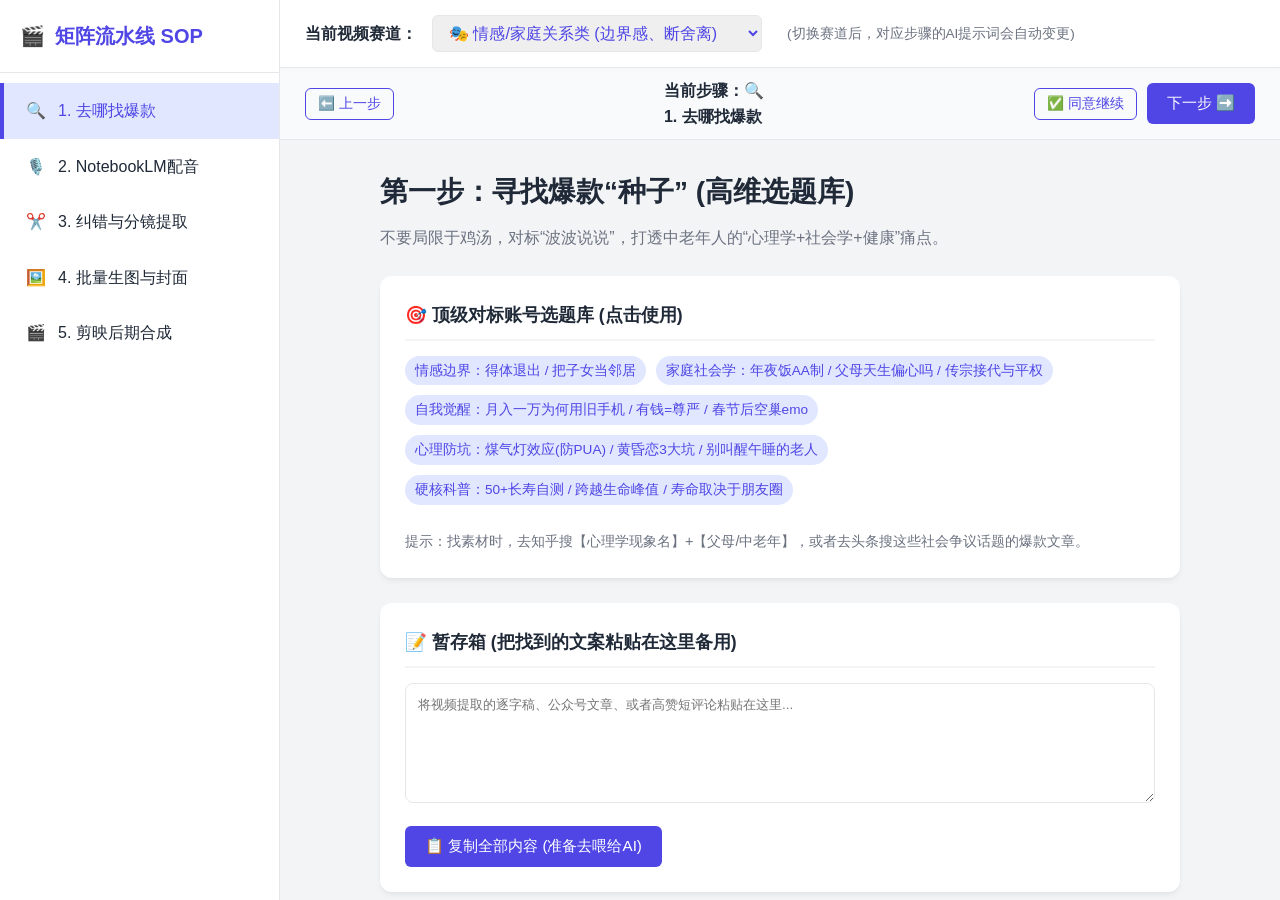
==== index.html @ 02487be1 "feat: add one-click storyboard split with copyable table and cache" ====
<!DOCTYPE html>
<html lang="zh-CN">

<head>
    <meta charset="UTF-8">
    <meta name="viewport" content="width=device-width, initial-scale=1.0">
    <title>AI播客视频流水线 - 矩阵号工作台</title>
    <link rel="stylesheet" href="style.css">
</head>

<body>

    <!-- Sidebar Navigation -->
    <div class="sidebar">
        <div class="logo">
            <span>🎬</span> 矩阵流水线 SOP
        </div>
        <ul class="nav-list">
            <li class="nav-item active" data-target="step1"><span class="nav-icon">🔍</span> 1. 去哪找爆款</li>
            <li class="nav-item" data-target="step2"><span class="nav-icon">🎙️</span> 2. NotebookLM配音</li>
            <li class="nav-item" data-target="step3"><span class="nav-icon">✂️</span> 3. 纠错与分镜提取</li>
            <li class="nav-item" data-target="step4"><span class="nav-icon">🖼️</span> 4. 批量生图与封面</li>
            <li class="nav-item" data-target="step5"><span class="nav-icon">🎬</span> 5. 剪映后期合成</li>
        </ul>
    </div>

    <!-- Main Content -->
    <div class="main-content" style="padding: 0;">

        <!-- Global Category Selector -->
        <div class="category-selector">
            <label>当前视频赛道：</label>
            <select id="globalCategory" onchange="updatePrompts()">
                <option value="emotion">🎭 情感/家庭关系类 (边界感、断舍离)</option>
                <option value="health">🩺 健康/科普避坑类 (长寿误区、防骗)</option>
                <option value="commerce">🛒 商业/带货好物类 (养生粉、苹果醋等)</option>
            </select>
            <span
                style="font-size: 0.85rem; color: var(--text-muted); margin-left: 10px;">(切换赛道后，对应步骤的AI提示词会自动变更)</span>
        </div>

        <div class="flow-bar">
            <button class="outline" id="prevStepBtn">⬅️ 上一步</button>
            <span id="currentStepLabel">当前步骤：第1步</span>
            <div class="flow-actions">
                <button class="outline" id="approveBtn">✅ 同意继续</button>
                <button id="nextStepBtn">下一步 ➡️</button>
            </div>
        </div>

        <div style="padding: 30px 40px; height: calc(100vh - 121px); overflow-y: auto;">

            <!-- Step 1: 选品 -->
            <div id="step1" class="step-panel active">
                <h2>第一步：寻找爆款“种子” (高维选题库)</h2>
                <p class="subtitle">不要局限于鸡汤，对标“波波说说”，打透中老年人的“心理学+社会学+健康”痛点。</p>

                <div class="card">
                    <h3>🎯 顶级对标账号选题库 (点击使用)</h3>
                    <div>
                        <span class="tag">情感边界：得体退出 / 把子女当邻居</span>
                        <span class="tag">家庭社会学：年夜饭AA制 / 父母天生偏心吗 / 传宗接代与平权</span>
                        <span class="tag">自我觉醒：月入一万为何用旧手机 / 有钱=尊严 / 春节后空巢emo</span>
                        <span class="tag">心理防坑：煤气灯效应(防PUA) / 黄昏恋3大坑 / 别叫醒午睡的老人</span>
                        <span class="tag">硬核科普：50+长寿自测 / 跨越生命峰值 / 寿命取决于朋友圈</span>
                    </div>
                    <p style="margin-top: 15px; font-size: 0.9rem; color: var(--text-muted);">
                        提示：找素材时，去知乎搜【心理学现象名】+【父母/中老年】，或者去头条搜这些社会争议话题的爆款文章。</p>
                </div>

                <div class="card">
                    <h3>📝 暂存箱 (把找到的文案粘贴在这里备用)</h3>
                    <textarea id="rawText" placeholder="将视频提取的逐字稿、公众号文章、或者高赞短评论粘贴在这里..."></textarea>
                    <button onclick="copyContent('rawText')">📋 复制全部内容 (准备去喂给AI)</button>
                </div>
            </div>

            <!-- Step 2: 语音生成 -->
            <div id="step2" class="step-panel">
                <h2>第二步：NotebookLM 专属“驯服”攻略</h2>
                <p class="subtitle">把你找到的爆款文案喂给 NotebookLM，用强力指令逼它生成符合当前赛道的播客。</p>

                <div class="card">
                    <h3 style="display: flex; align-items: center; justify-content: space-between;">
                        <span>🛠️ 正确喂给 NotebookLM 的方法</span>
                        <a href="https://notebooklm.google.com/" target="_blank" rel="noopener noreferrer"
                            style="font-size: 0.9rem; background: var(--primary); color: white; padding: 5px 12px; border-radius: 6px; text-decoration: none;">🚀
                            前往 NotebookLM</a>
                    </h3>
                    <ul class="checklist">
                        <li><input type="checkbox" id="chk2-1"><label for="chk2-1"><b>上传来源：</b>把你找到的“爆款文案/逐字稿”，存为 TXT
                                文本，上传到 NotebookLM。</label></li>
                        <li><input type="checkbox" id="chk2-2"><label
                                for="chk2-2"><b>打开设置：</b>点击“生成音频概览”旁边的【自定义】按钮，准备输入下方的控场指令。</label></li>
                    </ul>
                </div>

                <div class="card">
                    <h3>🤖 NotebookLM 强力控场咒语 (<span id="nblm-title" style="color:var(--primary);">情感类</span>)</h3>
                    <p style="font-size: 0.9rem; margin-bottom: 10px; color: var(--text-muted);">这段话专治 NotebookLM
                        爱加戏的毛病，全选复制粘贴进去：</p>
                    <div class="prompt-box" id="p-nlprompt">你们是一档专门针对中国50岁以上中老年女性的情感电台主持人（一男一女）。

                        【必须遵守的核心铁律】：
                        1. 绝对禁止说“今天我们拿到一份素材”、“根据这份对话记录”等学术性词汇。不要把这当成研讨会！
                        2. 绝对禁止说“欢迎大家”、“很高兴您能抽出时间”等废话开场白。
                        3. 请直接进入状态！一开场就用极度接地气、拉家常的语气抛出话题。比如：“这几天啊，有很多老姐妹都在群里抱怨……”或者“人过了五十岁啊，真的是不能心太软”。
                        4. 对话内容必须完全沉浸在“婆媳矛盾”、“晚年退出儿女生活”、“别给儿女兜底”等真实生活场景中。
                        5. 【最重要！】音频时长必须控制在 3到5分钟 之间，语言要干练扎心，直切痛点。</div>
                    <button class="outline" onclick="copyText('p-nlprompt')">📋 复制【NotebookLM 控场指令】</button>
                </div>

                <div class="card" style="border-left: 4px solid #f59e0b;">
                    <h3>⚠️ 关键过渡步骤：提取最终逐字稿</h3>
                    <p style="font-size: 0.9rem; color: var(--text-muted);">NotebookLM 生成的音频有很多自由发挥的词。你必须把下载好的 MP3
                        拖进桌面的<b>“音视频转文字工具.html”</b>，将音频转换并复制成纯文本。<b>拿着这个纯最终版的文字，再进入下一步！</b></p>
                </div>
            </div>

            <!-- Step 3: 提取分镜与提示词 -->
            <div id="step3" class="step-panel">
                <h2>第三步：AI 智能纠错 & 提取生图分镜</h2>
                <p class="subtitle">语音识别难免有错别字，请先让大模型帮你“清洗”一遍文字，然后再切片出图。</p>

                <div class="card" style="border-left: 4px solid #10b981; background: #f0fdf4;">
                    <h3 style="border-bottom-color: #d1fae5;">✨ 3.1 一键纠正错别字 (必做)</h3>
                    <p style="font-size: 0.9rem; margin-bottom: 10px; color: var(--text-muted);">
                        粘贴"音视频转文字工具"导出的原始文本，点击按钮即可一键纠错。未配 API 时自动切换手工模式。</p>

                    <textarea id="fixInput" placeholder="在此粘贴从&quot;音视频转文字工具&quot;里复制的原始逐字稿文本…"></textarea>

                    <div style="display: flex; gap: 10px; align-items: center; margin-bottom: 15px;">
                        <button id="fixBtn" onclick="runTranscriptCleanup()">🚀 一键纠错</button>
                        <span id="fixStatus" class="fix-status"></span>
                    </div>

                    <!-- Result Area -->
                    <div id="fixResultWrap" class="fix-result-wrap" style="display:none;">
                        <h4 style="margin-bottom: 8px; color: #065f46;">✅ 纠错结果</h4>
                        <div class="prompt-box" id="fixResult"
                            style="background: #064e3b; border-color: #10b981; max-height: 300px; overflow-y: auto;">
                        </div>
                        <button class="outline" onclick="copyText('fixResult')"
                            style="border-color: #10b981; color: #065f46;">📋 复制纠错结果</button>
                    </div>

                    <!-- Manual Fallback -->
                    <details class="manual-fallback" id="fixManualDetails">
                        <summary>📝 手工模式：复制 Prompt 自行发给大模型</summary>
                        <div class="prompt-box" id="p-fix" style="margin-top: 10px;">
                            这是一段AI播客音频自动识别出来的逐字稿。由于发音问题，里面包含一些同音错别字、标点错误或语病。
                            请你帮我通读一遍，修正所有的错别字并理顺标点。

                            【绝对铁律】：必须100%保留所有的口语化语气词（如"啊"、"呢"、"对"、"没错"、"哇"、"哎呀"）和原本的对话节奏，绝对不能把它改写成书面死板的文章！

                            请直接输出修正后的完整纯文本：
                            [请在此粘贴你从"音视频转文字工具"里复制的原始文本]</div>
                        <button class="outline" onclick="copyText('p-fix')">📋 复制【AI智能纠错】Prompt</button>
                    </details>
                </div>

                <div class="card">
                    <h3>📸 3.2 一键生成分镜表 (<span id="img-title">情感类</span>)</h3>
                    <p style="font-size: 0.9rem; margin-bottom: 10px; color: var(--text-muted);">
                        自动使用上方纠错结果作为输入（若为空则回退到原始文本）。点击按钮即可生成 10-15 段分镜表。
                    </p>

                    <div style="display: flex; gap: 10px; align-items: center; margin-bottom: 15px;">
                        <button id="sbBtn" onclick="runStoryboardSplit()">🎬 一键分镜</button>
                        <span id="sbStatus" class="fix-status"></span>
                    </div>

                    <!-- Storyboard Result Table -->
                    <div id="sbResultWrap" class="fix-result-wrap" style="display:none;">
                        <h4 style="margin-bottom: 8px; color: var(--primary);">📋 分镜表结果</h4>
                        <div class="sb-table-wrap">
                            <table class="sb-table" id="sbTable">
                                <thead>
                                    <tr>
                                        <th>分段序号</th>
                                        <th>文案内容段落</th>
                                        <th>AI生图提示词</th>
                                    </tr>
                                </thead>
                                <tbody id="sbTableBody"></tbody>
                            </table>
                        </div>
                        <div style="display: flex; gap: 10px; margin-top: 12px;">
                            <button class="outline" onclick="copySbMarkdown()">📋 复制 Markdown 表格</button>
                            <button class="outline" onclick="copySbPlain()">📄 复制纯文本</button>
                        </div>
                    </div>

                    <!-- Manual Fallback -->
                    <details class="manual-fallback" id="sbManualDetails">
                        <summary>📝 手工模式：复制分镜 Prompt 自行发给大模型</summary>
                        <p style="font-size: 0.9rem; margin: 10px 0 8px; color: var(--text-muted);">
                            带着清洗好的纯文本，前往
                            <a href="https://www.perplexity.ai/" target="_blank" rel="noopener noreferrer"
                                style="color:var(--primary); font-weight:bold;">Perplexity</a>
                            提交以下 Prompt：
                        </p>
                        <div class="prompt-box" id="p-img">我准备制作一条中老年【情感爆款视频】。以下是我刚才转换出来的【最终版播客逐字稿】：
                            [请在此粘贴刚刚 AI 纠错完成的纯文本]

                            请你帮我把这段文案，按照语意转折，切分成 10-15 个画面分段（每个分段大概两三句话，15秒左右）。
                            并为每个分段写出用于豆包 AI 绘画的高质量中文提示词（Prompt）。

                            【生图要求】：
                            1. 风格：电影级光影 (Cinematic lighting), 逼真写实 (photorealistic), 温暖怀旧色调。
                            2. 主体：大量使用50-60岁的中国中老年女性或夫妻的正面特写。展现他们面部的微表情，如眉头紧锁、若有所思、释怀微笑等。 辅以少量家庭冲突场景（如厨房、餐桌）或隐喻性画面。
                            3. 情感色彩：从前期的"焦虑/委屈/隐忍"过渡到后期的"通透/释然/松弛感"。
                            4. 禁忌：不要卡通或插画，绝对不要在画面中生成任何文字、汉字、字母、海报标题或水印！必须是纯净的摄影画面！人物必须是纯正的中国面孔。生成4:3横版比例。

                            请以表格形式输出：
                            | 分段序号 | 文案内容段落 | AI生图提示词(中文，包含画面构思与修饰词) |</div>
                        <button class="outline" onclick="copyText('p-img')">📋 复制【提取生图分镜】Prompt</button>
                    </details>
                </div>
            </div>

            <!-- Step 4: 批量生图 -->
            <div id="step4" class="step-panel">
                <h2>第四步：批量生成情绪图片 & 高点击封面</h2>
                <p class="subtitle">分镜负责视频的留存率，而封面负责点击率（CTR）。封面必须单独制作，追求“一眼入魂”。</p>

                <div class="card" style="background: #fffbeb; border-color: #fde68a;">
                    <h3
                        style="border-bottom-color: #fde68a; display: flex; align-items: center; justify-content: space-between;">
                        <span>🔥 4.1 获取高点击率封面图 Prompt (<span id="cover-title">情感类</span>)</span>
                    </h3>

                    <div class="tool-toggle">
                        <button class="active" onclick="switchCoverTool('doubao')" id="btn-doubao">豆包(纯净底图版)</button>
                        <button onclick="switchCoverTool('nanobanana')" id="btn-nanobanana">NanoBanana(场景融合字版)</button>
                    </div>

                    <p style="font-size: 0.9rem; margin-bottom: 10px; color: var(--text-muted);" id="cover-desc">
                        豆包生图最稳妥。生成4:3纯净底图，绝对禁止文字，最后在剪映里居中放置并打上大字报标题。</p>

                    <div class="prompt-box" id="p-cover" style="background: #1f2937; border-color: #f59e0b;">
                        我正在制作一条中老年【情感/家庭关系】主题的爆款短视频。这是我的视频核心内容：
                        [在此粘贴你的视频核心主题、扎心金句或第一段文案]

                        请你帮我构思一个极具视觉冲击力的视频封面画面，并写出一段用于豆包AI绘画的【高质量中文提示词】。
                        要求：
                        1. 画面中心是50多岁的中国阿姨特写，表情极具张力（必须与文案情绪高度共鸣，如流泪、或者释然的微笑）。
                        2. 背景深色冷色调，人物暖光，形成强烈明暗对比。
                        3. 必须包含强制指令：绝对不要生成任何文字、字母、海报标题或水印！必须是纯净的摄影画面。不要卡通。生成4:3横版比例（后期会在剪映里将其居中放置在9:16的黑底画布上）。

                        请直接输出你可以发给豆包的中文提示词：</div>
                    <button class="outline" onclick="copyText('p-cover')"
                        style="border-color: #f59e0b; color: #d97706;">📋 复制【提炼封面提示词】Prompt</button>
                </div>

                <div class="card" style="border-left: 4px solid var(--primary);">
                    <h3 style="display: flex; align-items: center; justify-content: space-between;">
                        <span>🎨 4.2 拿到提示词后，前往生图</span>
                        <a href="https://www.doubao.com/" target="_blank" rel="noopener noreferrer"
                            style="font-size: 0.9rem; background: var(--primary); color: white; padding: 5px 12px; border-radius: 6px; text-decoration: none;">🚀
                            打开豆包 AI 绘画</a>
                    </h3>
                    <p style="font-size: 0.9rem; color: var(--text-muted);">
                        把刚才大模型为你写好的专属封面提示词发给豆包或NanoBanana。然后再根据第三步的表格批量生成普通分镜图。分镜图记得带上下面的后缀以彻底杜绝乱码文字：</p>
                </div>

                <div class="card">
                    <h3>✨ 万能分镜画质增强后缀 (<span id="suffix-title">电影感光影</span>)</h3>
                    <div class="prompt-box" id="prompt2">
                        无文字，无字母，无水印，无海报标题，纯净画面。电影级光影，柔和阴影，超高细节，写实摄影，8k分辨率，35mm镜头，获奖摄影作品，充满情绪的色彩分级，4:3横版比例</div>
                    <button class="outline" onclick="copyText('prompt2')">📋 复制分镜画质后缀</button>
                </div>

                <div class="card">
                    <h3>🛠️ 生图工作流核对</h3>
                    <ul class="checklist">
                        <li><input type="checkbox" id="chk4-1"><label for="chk4-1"><b>工具选择：</b>分镜图强烈推荐使用 <b>豆包 AI 绘画</b>
                                保证画面纯净。封面图根据你选的模式使用对应工具。</label></li>
                        <li><input type="checkbox" id="chk4-2"><label
                                for="chk4-2"><b>比例设置：</b>直接要求“生成4:3横版比例”或“生成4:3比例的图片”。</label></li>
                        <li><input type="checkbox" id="chk4-3"><label for="chk4-3"><b>保存命名：</b>将封面图命名为
                                <code>cover.jpg</code>，其他图按顺序保存为 <code>01.jpg, 02.jpg ...</code></label></li>
                    </ul>
                </div>
            </div>

            <!-- Step 5: 剪映后期 -->
            <div id="step5" class="step-panel">
                <h2>第五步：剪映排版与导出 (核心工艺)</h2>
                <p class="subtitle">把音频和图片组装成高完播率的“伪动态”视频，并加上具有悬念的大字报标题。</p>

                <div class="card" style="border-left: 4px solid #ef4444; background: #fef2f2;">
                    <h3 style="border-bottom-color: #fecaca; color: #b91c1c;">🔥 5.1 获取高点击大字报标题 (必做)</h3>
                    <p style="font-size: 0.9rem; margin-bottom: 10px; color: #7f1d1d;">
                        好的标题能让点击率翻倍。把纯文本逐字稿和下面的指令发给大模型，让它帮你起标题：</p>
                    <div class="prompt-box" id="p-title" style="background: #1f2937; border-color: #ef4444;">
                        你现在是一个顶级短视频爆款文案操盘手。我有一篇针对中老年【情感/家庭关系】赛道的短视频逐字稿。
                        [在此粘贴你的纯文本逐字稿]

                        请帮我提炼出5个用于视频画面顶部的“大字报标题”。
                        【排版格式要求】：必须是上下两行的双标题结构！
                        1. 第一行（主标题）：5-8个字，必须极度吸睛、制造悬念或情绪冲突（在剪映里我会把它标成黄色）。例如：“倒在玄关的父亲”、“除夕夜的冷暴力”。
                        2. 第二行（副标题）：8-15个字，用于解释核心冲突、给出价值判断或提出直击灵魂的反问（在剪映里我会把它标成白色）。例如：“隐瞒病情，是爱还是自私？”、“血缘，是唯一的羁绊吗？”

                        请直接输出5组选项，格式如下：
                        选项一：
                        主标题：[黄字] XXXX
                        副标题：[白字] XXXXXX</div>
                    <button class="outline" onclick="copyText('p-title')"
                        style="border-color: #ef4444; color: #b91c1c;">📋 复制【大字报标题】Prompt</button>
                </div>

                <div class="card">
                    <h3>📐 工程设置标准参数 (照做即可)</h3>
                    <ul class="checklist">
                        <li><input type="checkbox" id="chk5-1"><label for="chk5-1"><b>画布比例：</b>新建草稿，比例设为 <b>9:16</b>
                                (竖屏)，背景颜色设为 <b>纯黑色</b>。</label></li>
                        <li><input type="checkbox" id="chk5-2"><label
                                for="chk5-2"><b>顶层排版：</b>无论你用哪种方式生图，都要把大模型给你的主标题（换成显眼的亮黄色）和副标题（纯白色），用粗黑体固定在9:16黑底画布的【最上方】（即图片上方的黑色空白处）。</label>
                        </li>
                        <li><input type="checkbox" id="chk5-3"><label for="chk5-3"><b>拖入素材：</b>先放音频，使用“识别字幕”。然后把封面图和 15
                                张分镜图片拖入主视频轨道。<b>注意：图片是4:3比例，请将其【垂直居中】放置在9:16的画布中间，让画面上下自然留出黑色背景。</b></label></li>
                        <li><input type="checkbox" id="chk5-4"><label
                                for="chk5-4"><b>对齐卡点：</b>对照大模型给的表格，拖拽每张图片的长度，使其与音频说话的内容节点对齐（约10-15秒切一张）。</label></li>
                    </ul>
                </div>

                <div class="card">
                    <h3>🪄 让图片“活”起来的魔法设置</h3>
                    <ul class="checklist">
                        <li><input type="checkbox" id="chk5-5"><label for="chk5-5"><b>缓慢推近 (关键帧)：</b>选中图片，在开头打一个缩放关键帧设为
                                <b>100%</b>，在结尾打一个缩放关键帧设为 <b>105%</b>。</label></li>
                        <li><input type="checkbox" id="chk5-6"><label for="chk5-6"><b>转场效果：</b>全选所有图片，添加转场 -> 基础 ->
                                <b>叠化 (0.5s - 1s)</b>。</label></li>
                        <li><input type="checkbox" id="chk5-7"><label for="chk5-7"><b>背景音乐：</b>加一首治愈系纯音乐，音量调低至
                                <b>10%</b> 左右，切勿盖过人声。</label></li>
                    </ul>
                </div>

                <div class="card">
                    <h3>✍️ 底部固定排版 (防限流必备)</h3>
                    <p style="font-size: 0.9rem; margin-bottom: 10px;"><b>底部固定免责声明 (规避平台审查，一键复制，字号调小)：</b></p>
                    <div class="prompt-box" id="prompt3">
                        本视频内容基于公开心理学理论及科普资料整理，旨在分享生活智慧与家庭相处之道，仅供生活参考。内容不涉及任何疾病的医疗诊断与治疗。如有严重的心理困扰或家庭纠纷，请线下咨询专业心理咨询师或医生。
                    </div>
                    <button class="outline" onclick="copyText('prompt3')">📋 复制免责声明</button>
                </div>
            </div>

        </div>
    </div>

    <!-- Toast Notification -->
    <div id="toast" class="toast">复制成功！</div>

    <script src="data/prompts.js"></script>
    <script src="app.js"></script>
</body>

</html>
---- style.css ----
:root {
    --primary: #4f46e5;
    --primary-hover: #4338ca;
    --bg: #f3f4f6;
    --card-bg: #ffffff;
    --text-main: #1f2937;
    --text-muted: #6b7280;
    --border: #e5e7eb;
}

* {
    box-sizing: border-box;
    margin: 0;
    padding: 0;
}

body {
    font-family: -apple-system, BlinkMacSystemFont, "Segoe UI", Roboto, Helvetica, Arial, sans-serif;
    background-color: var(--bg);
    color: var(--text-main);
    line-height: 1.6;
    display: flex;
    height: 100vh;
    overflow: hidden;
}

/* Sidebar */
.sidebar {
    width: 280px;
    background: var(--card-bg);
    border-right: 1px solid var(--border);
    display: flex;
    flex-direction: column;
}

.logo {
    padding: 20px;
    font-size: 1.25rem;
    font-weight: bold;
    border-bottom: 1px solid var(--border);
    color: var(--primary);
    display: flex;
    align-items: center;
    gap: 10px;
}

.nav-list {
    list-style: none;
    padding: 10px 0;
    overflow-y: auto;
    flex: 1;
}

.nav-item {
    padding: 15px 20px;
    cursor: pointer;
    border-left: 4px solid transparent;
    transition: all 0.2s;
    font-weight: 500;
    display: flex;
    align-items: center;
    gap: 10px;
}

.nav-item:hover {
    background: var(--bg);
}

.nav-item.active {
    background: #e0e7ff;
    border-left-color: var(--primary);
    color: var(--primary);
}

.nav-icon {
    width: 24px;
    text-align: center;
}

/* Main Content */
.main-content {
    flex: 1;
    padding: 30px 40px;
    overflow-y: auto;
}

.step-panel {
    display: none;
    max-width: 800px;
    margin: 0 auto;
}

.step-panel.active {
    display: block;
    animation: fadeIn 0.3s ease;
}

@keyframes fadeIn {
    from {
        opacity: 0;
        transform: translateY(10px);
    }

    to {
        opacity: 1;
        transform: translateY(0);
    }
}

h2 {
    font-size: 1.75rem;
    margin-bottom: 10px;
    color: var(--text-main);
    display: flex;
    align-items: center;
    justify-content: space-between;
}

p.subtitle {
    color: var(--text-muted);
    margin-bottom: 25px;
}

.card {
    background: var(--card-bg);
    border-radius: 12px;
    padding: 25px;
    box-shadow: 0 4px 6px -1px rgba(0, 0, 0, 0.05), 0 2px 4px -1px rgba(0, 0, 0, 0.03);
    margin-bottom: 25px;
}

.card h3 {
    margin-bottom: 15px;
    font-size: 1.1rem;
    border-bottom: 2px solid var(--bg);
    padding-bottom: 10px;
    display: flex;
    justify-content: space-between;
    align-items: center;
}

.prompt-box {
    background: #1e293b;
    color: #f8fafc;
    padding: 15px;
    border-radius: 8px;
    font-family: monospace;
    font-size: 0.95rem;
    white-space: pre-wrap;
    position: relative;
    margin-bottom: 15px;
    border: 1px solid #334155;
}

button {
    background: var(--primary);
    color: white;
    border: none;
    padding: 10px 20px;
    border-radius: 6px;
    font-size: 0.95rem;
    font-weight: 500;
    cursor: pointer;
    transition: background 0.2s;
    display: inline-flex;
    align-items: center;
    gap: 8px;
}

button:hover {
    background: var(--primary-hover);
}

button.outline {
    background: transparent;
    color: var(--primary);
    border: 1px solid var(--primary);
    padding: 6px 12px;
    font-size: 0.85rem;
}

button.outline:hover {
    background: #e0e7ff;
}

.checklist {
    list-style: none;
}

.checklist li {
    margin-bottom: 12px;
    display: flex;
    align-items: flex-start;
    gap: 10px;
}

.checklist input[type="checkbox"] {
    margin-top: 5px;
    width: 16px;
    height: 16px;
    accent-color: var(--primary);
    cursor: pointer;
}

.tag {
    display: inline-block;
    background: #e0e7ff;
    color: var(--primary);
    padding: 4px 10px;
    border-radius: 999px;
    font-size: 0.85rem;
    font-weight: 500;
    margin: 0 5px 10px 0;
}

textarea {
    width: 100%;
    min-height: 120px;
    padding: 12px;
    border: 1px solid var(--border);
    border-radius: 8px;
    resize: vertical;
    font-family: inherit;
    margin-bottom: 15px;
}

textarea:focus {
    outline: none;
    border-color: var(--primary);
    box-shadow: 0 0 0 3px rgba(79, 70, 229, 0.1);
}

.toast {
    position: fixed;
    bottom: 20px;
    right: 20px;
    background: #10b981;
    color: white;
    padding: 12px 24px;
    border-radius: 8px;
    box-shadow: 0 4px 6px rgba(0, 0, 0, 0.1);
    transform: translateY(100px);
    opacity: 0;
    transition: all 0.3s cubic-bezier(0.68, -0.55, 0.265, 1.55);
    z-index: 1000;
}

.toast.show {
    transform: translateY(0);
    opacity: 1;
}

/* Tabs inside cards */
.tab-container {
    display: flex;
    gap: 10px;
    margin-bottom: 15px;
    border-bottom: 1px solid var(--border);
    padding-bottom: 10px;
}

.tab-btn {
    background: transparent;
    color: var(--text-muted);
    padding: 5px 10px;
    font-size: 0.95rem;
    cursor: pointer;
    border: none;
    font-weight: 500;
}

.tab-btn.active {
    color: var(--primary);
    border-bottom: 2px solid var(--primary);
    margin-bottom: -11px;
}

.tab-content {
    display: none;
}

.tab-content.active {
    display: block;
    animation: fadeIn 0.2s ease;
}

/* Global Category Selector */
.category-selector {
    background: white;
    padding: 15px 25px;
    border-bottom: 1px solid var(--border);
    display: flex;
    align-items: center;
    gap: 15px;
    position: sticky;
    top: 0;
    z-index: 10;
    box-shadow: 0 2px 4px rgba(0, 0, 0, 0.02);
}

.category-selector label {
    font-weight: 600;
    color: var(--text-main);
}

.category-selector select {
    padding: 8px 12px;
    border-radius: 6px;
    border: 1px solid var(--border);
    font-size: 1rem;
    color: var(--primary);
    font-weight: 500;
    outline: none;
    cursor: pointer;
}

.category-selector select:focus {
    border-color: var(--primary);
}

/* Flow Bar */
.flow-bar {
    background: #f8fafc;
    border-bottom: 1px solid var(--border);
    padding: 10px 25px;
    display: flex;
    align-items: center;
    justify-content: space-between;
    gap: 12px;
    position: sticky;
    top: 65px;
    z-index: 9;
}

#currentStepLabel {
    font-weight: 600;
    color: var(--text-main);
}

.flow-actions {
    display: flex;
    align-items: center;
    gap: 10px;
}

#approveBtn.approved {
    background: #10b981;
    color: #fff;
    border-color: #10b981;
}

/* Tool Toggle */
.tool-toggle {
    display: flex;
    background: var(--bg);
    border-radius: 8px;
    padding: 4px;
    margin-bottom: 15px;
    width: fit-content;
}

.tool-toggle button {
    background: transparent;
    color: var(--text-muted);
    border: none;
    padding: 6px 16px;
    border-radius: 6px;
    font-size: 0.9rem;
    font-weight: 500;
    cursor: pointer;
    transition: all 0.2s;
}

.tool-toggle button.active {
    background: white;
    color: var(--primary);
    box-shadow: 0 1px 3px rgba(0, 0, 0, 0.1);
}

/* M2-1: Transcript Cleanup */
.fix-status {
    font-size: 0.9rem;
    font-weight: 500;
    transition: color 0.2s;
}

.fix-status--loading {
    color: var(--primary);
}

.fix-status--loading::before {
    content: '';
    display: inline-block;
    width: 14px;
    height: 14px;
    border: 2px solid var(--primary);
    border-top-color: transparent;
    border-radius: 50%;
    margin-right: 6px;
    vertical-align: middle;
    animation: spin 0.8s linear infinite;
}

.fix-status--success {
    color: #059669;
}

.fix-status--warn {
    color: #d97706;
}

.fix-status--error {
    color: #dc2626;
}

@keyframes spin {
    to {
        transform: rotate(360deg);
    }
}

.fix-result-wrap {
    margin-top: 15px;
    animation: fadeIn 0.3s ease;
}

.manual-fallback {
    margin-top: 15px;
    border: 1px dashed var(--border);
    border-radius: 8px;
    padding: 12px 15px;
}

.manual-fallback summary {
    cursor: pointer;
    font-weight: 500;
    color: var(--text-muted);
    font-size: 0.9rem;
}

.manual-fallback summary:hover {
    color: var(--primary);
}

.manual-fallback[open] summary {
    margin-bottom: 10px;
}

/* M2-2: Storyboard Table */
.sb-table-wrap {
    overflow-x: auto;
    max-height: 400px;
    overflow-y: auto;
    border: 1px solid var(--border);
    border-radius: 8px;
}

.sb-table {
    width: 100%;
    border-collapse: collapse;
    font-size: 0.9rem;
}

.sb-table th {
    background: var(--primary);
    color: white;
    padding: 10px 12px;
    text-align: left;
    position: sticky;
    top: 0;
    z-index: 1;
}

.sb-table td {
    padding: 10px 12px;
    border-bottom: 1px solid var(--border);
    vertical-align: top;
}

.sb-table td:first-child {
    width: 60px;
    text-align: center;
    font-weight: 600;
    color: var(--primary);
}

.sb-table td:nth-child(2) {
    width: 40%;
}

.sb-table tbody tr:nth-child(even) {
    background: #f9fafb;
}

.sb-table tbody tr:hover {
    background: #e0e7ff;
}
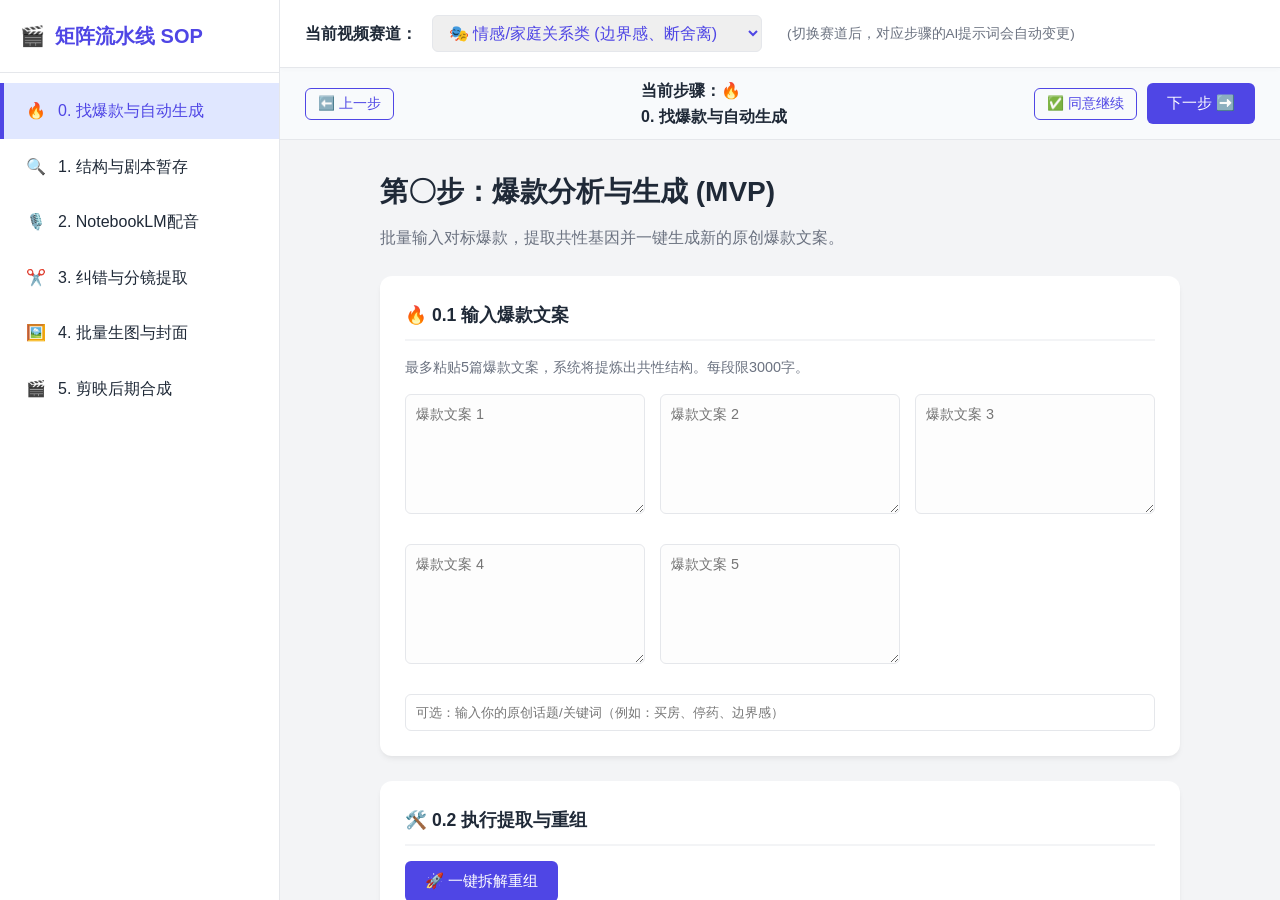
==== commit ac3234ba: "feat: add step0 viral gene analyzer UI scaffold" ====
--- a/index.html
+++ b/index.html
@@ -16,7 +16,8 @@
             <span>🎬</span> 矩阵流水线 SOP
         </div>
         <ul class="nav-list">
-            <li class="nav-item active" data-target="step1"><span class="nav-icon">🔍</span> 1. 去哪找爆款</li>
+            <li class="nav-item active" data-target="step0"><span class="nav-icon">🔥</span> 0. 找爆款与自动生成</li>
+            <li class="nav-item" data-target="step1"><span class="nav-icon">🔍</span> 1. 结构与剧本暂存</li>
             <li class="nav-item" data-target="step2"><span class="nav-icon">🎙️</span> 2. NotebookLM配音</li>
             <li class="nav-item" data-target="step3"><span class="nav-icon">✂️</span> 3. 纠错与分镜提取</li>
             <li class="nav-item" data-target="step4"><span class="nav-icon">🖼️</span> 4. 批量生图与封面</li>
@@ -50,10 +51,70 @@
 
         <div style="padding: 30px 40px; height: calc(100vh - 121px); overflow-y: auto;">
 
+            <!-- Step 0: 找爆款与自动拆解重组 -->
+            <div id="step0" class="step-panel active">
+                <h2>第〇步：爆款分析与生成 (MVP)</h2>
+                <p class="subtitle">批量输入对标爆款，提取共性基因并一键生成新的原创爆款文案。</p>
+
+                <div class="card">
+                    <h3>🔥 0.1 输入爆款文案</h3>
+                    <p style="font-size: 0.9rem; color: var(--text-muted); margin-bottom: 15px;">
+                        最多粘贴5篇爆款文案，系统将提炼出共性结构。每段限3000字。</p>
+                    <div class="viral-inputs-grid">
+                        <textarea id="viralInput1" placeholder="爆款文案 1"></textarea>
+                        <textarea id="viralInput2" placeholder="爆款文案 2"></textarea>
+                        <textarea id="viralInput3" placeholder="爆款文案 3"></textarea>
+                        <textarea id="viralInput4" placeholder="爆款文案 4"></textarea>
+                        <textarea id="viralInput5" placeholder="爆款文案 5"></textarea>
+                    </div>
+                    <div style="margin-top: 15px;">
+                        <input type="text" id="viralKeyword" placeholder="可选：输入你的原创话题/关键词（例如：买房、停药、边界感）"
+                            style="width: 100%; padding: 10px; border-radius: 6px; border: 1px solid var(--border);">
+                    </div>
+                </div>
+
+                <div class="card">
+                    <h3>🛠️ 0.2 执行提取与重组</h3>
+                    <div style="display: flex; gap: 10px; align-items: center; margin-bottom: 15px;">
+                        <button id="analyzeBtn" onclick="runViralAnalysis()">🚀 一键拆解重组</button>
+                        <span id="analyzeStatus" class="fix-status"></span>
+                    </div>
+
+                    <div id="viralResultWrap" class="fix-result-wrap" style="display:none; padding-bottom: 20px;">
+                        <h4 style="color: var(--primary); margin-bottom: 10px;">📊 提取到的爆款基因</h4>
+                        <div id="viralStructure"
+                            style="background: #f9fafb; padding: 15px; border-radius: 6px; font-size: 0.95rem; line-height: 1.6; margin-bottom: 15px;">
+                        </div>
+
+                        <h4 style="color: var(--primary); margin-bottom: 10px;">✍️ 原创新稿</h4>
+                        <textarea id="viralNewDraft" rows="8"
+                            style="width: 100%; padding: 12px; border-radius: 6px; border: 1px solid var(--border); font-size: 0.95rem; line-height: 1.6; margin-bottom: 10px;"></textarea>
+
+                        <div style="display: flex; gap: 10px;">
+                            <button onclick="copyViralDraft()">📋 复制新稿</button>
+                            <button class="outline" onclick="passDraftToStep1()"
+                                style="border-color: #10b981; color: #10b981;">➡️ 使用该原创新稿 (转至下一步并暂存)</button>
+                        </div>
+                    </div>
+
+                    <!-- Manual Fallback -->
+                    <details class="manual-fallback" id="viralManualDetails">
+                        <summary>📝 手工模式：复制 Prompt 自行发给大模型</summary>
+                        <div class="prompt-box" id="p-viral" style="margin-top: 10px;">你是一个顶级的短视频爆款拆解专家与编导。
+                            我将发给你几篇点赞极高的中老年赛道爆款文案。
+                            请你：
+                            1. 分析并提炼出这些爆款的【共性结构】（如：痛点引入->案例->反转->金句升华）。
+                            2. 提取出3条黄金开场Hook、3条核心痛点、3条金句。
+                            3. （重要）结合这些结构和痛点，以及可能提供的话题关键词，重新创作一篇【完全原创的新稿】。语气要像真实的电台主持人，贴近50岁中国女性的语境，要求逻辑严密、情感扎心。</div>
+                        <button class="outline" onclick="copyText('p-viral')">📋 复制【拆解分析】Prompt</button>
+                    </details>
+                </div>
+            </div>
+
             <!-- Step 1: 选品 -->
-            <div id="step1" class="step-panel active">
-                <h2>第一步：寻找爆款“种子” (高维选题库)</h2>
-                <p class="subtitle">不要局限于鸡汤，对标“波波说说”，打透中老年人的“心理学+社会学+健康”痛点。</p>
+            <div id="step1" class="step-panel">
+                <h2>第一步：结构与剧本暂存</h2>
+                <p class="subtitle">在这里暂存从找爆款步骤或是外部获取的原始文案。</p>
 
                 <div class="card">
                     <h3>🎯 顶级对标账号选题库 (点击使用)</h3>
@@ -160,7 +221,11 @@
                 </div>
 
                 <div class="card">
-                    <h3>📸 3.2 一键生成分镜表 (<span id="img-title">情感类</span>)</h3>
+                    <h3>
+                        📸 3.2 一键生成分镜表 (<span id="img-title">情感类</span>)
+                        <span id="sb-hint"
+                            style="font-size: 0.8rem; font-weight: normal; color: #f59e0b; margin-left: 10px; display: none;">该赛道Prompt待优化，当前为通用版</span>
+                    </h3>
                     <p style="font-size: 0.9rem; margin-bottom: 10px; color: var(--text-muted);">
                         自动使用上方纠错结果作为输入（若为空则回退到原始文本）。点击按钮即可生成 10-15 段分镜表。
                     </p>
@@ -227,7 +292,11 @@
                 <div class="card" style="background: #fffbeb; border-color: #fde68a;">
                     <h3
                         style="border-bottom-color: #fde68a; display: flex; align-items: center; justify-content: space-between;">
-                        <span>🔥 4.1 获取高点击率封面图 Prompt (<span id="cover-title">情感类</span>)</span>
+                        <span>
+                            🔥 4.1 获取高点击率封面图 Prompt (<span id="cover-title">情感类</span>)
+                            <span id="cover-hint"
+                                style="font-size: 0.8rem; font-weight: normal; color: #f59e0b; margin-left: 10px; display: none;">该赛道Prompt待优化，当前为通用版</span>
+                        </span>
                     </h3>
 
                     <div class="tool-toggle">
--- a/style.css
+++ b/style.css
@@ -137,6 +137,29 @@
     display: flex;
     justify-content: space-between;
     align-items: center;
+}
+
+.viral-inputs-grid {
+    display: grid;
+    grid-template-columns: repeat(auto-fit, minmax(200px, 1fr));
+    gap: 15px;
+}
+
+.viral-inputs-grid textarea {
+    width: 100%;
+    height: 120px;
+    padding: 10px;
+    border: 1px solid var(--border);
+    border-radius: 6px;
+    resize: vertical;
+    font-size: 0.9rem;
+    background: #fdfdfd;
+}
+
+.viral-inputs-grid textarea:focus {
+    border-color: var(--primary);
+    outline: none;
+    background: #fff;
 }
 
 .prompt-box {
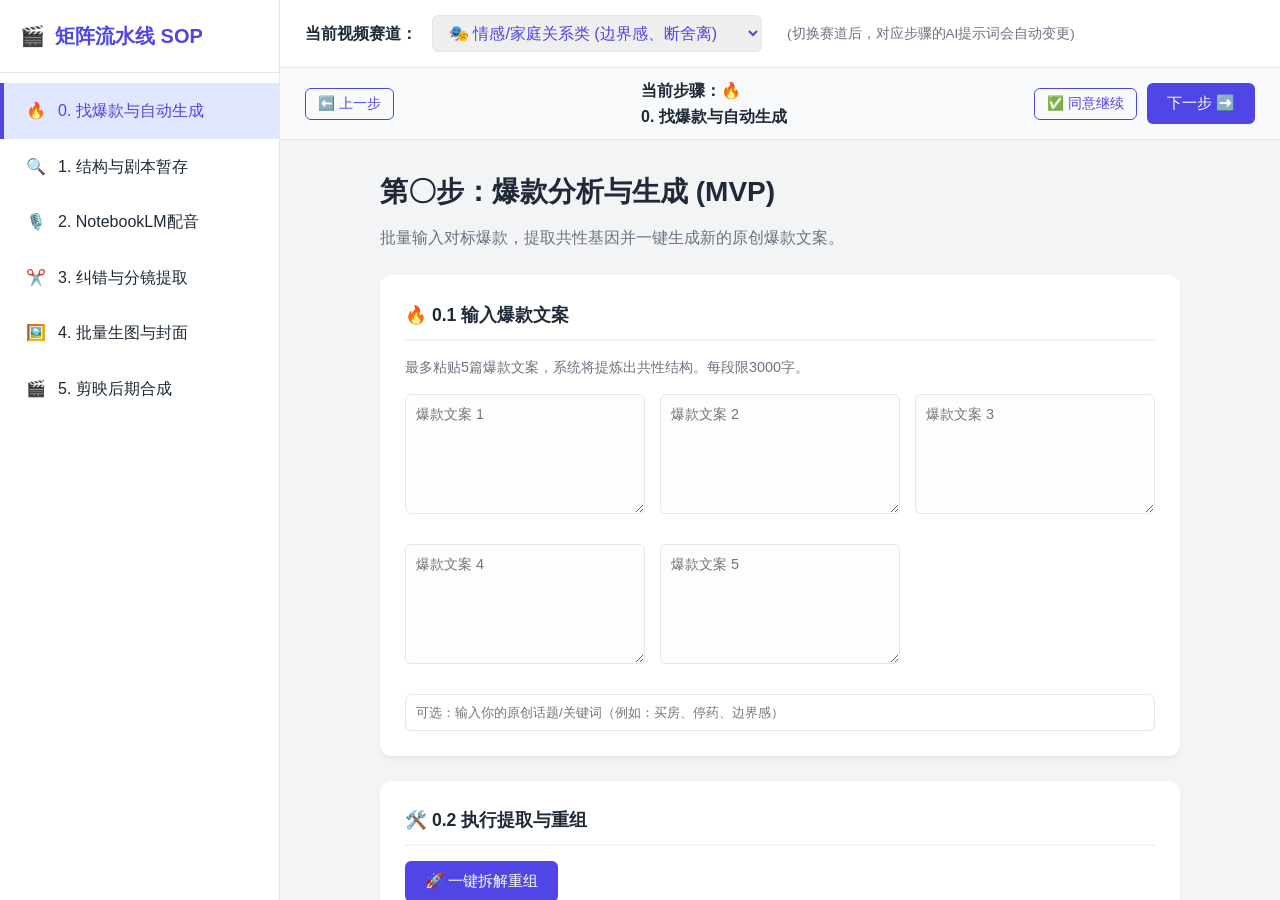
==== commit 65ca4028: "feat: add API config panel with save/test/clear and localStorage persistence" ====
--- a/index.html
+++ b/index.html
@@ -183,6 +183,46 @@
                 <h2>第三步：AI 智能纠错 & 提取生图分镜</h2>
                 <p class="subtitle">语音识别难免有错别字，请先让大模型帮你“清洗”一遍文字，然后再切片出图。</p>
 
+                <!-- API Configuration Panel -->
+                <details class="card api-config-card" id="apiConfigPanel">
+                    <summary
+                        style="cursor:pointer; font-weight:600; font-size:1.05rem; list-style:none; display:flex; align-items:center; gap:8px;">
+                        ⚙️ API 配置（点击展开）
+                        <span id="apiConfigBadge"
+                            style="font-size:0.8rem; font-weight:normal; padding:2px 8px; border-radius:10px; background:#fef3c7; color:#92400e;">未配置</span>
+                    </summary>
+                    <div style="margin-top:15px;">
+                        <p style="font-size:0.85rem; color:var(--text-muted); margin-bottom:12px;">配置后，一键纠错 / 一键分镜 /
+                            一键拆解 均复用此 API。未配置时自动回退手工模式。</p>
+                        <div class="api-fields-grid">
+                            <label>API URL
+                                <input type="text" id="cfgApiUrl"
+                                    placeholder="https://api.openai.com/v1/chat/completions">
+                            </label>
+                            <label>API Key
+                                <div style="position:relative;">
+                                    <input type="password" id="cfgApiKey" placeholder="sk-...">
+                                    <button type="button" onclick="toggleKeyVisibility()" id="toggleKeyBtn"
+                                        style="position:absolute;right:6px;top:50%;transform:translateY(-50%);background:none;border:none;cursor:pointer;font-size:1.1rem;padding:2px 4px;">👁️</button>
+                                </div>
+                            </label>
+                            <label>Model
+                                <input type="text" id="cfgModel" placeholder="gpt-4o-mini">
+                            </label>
+                            <label>Timeout (秒)
+                                <input type="number" id="cfgTimeout" placeholder="30" min="5" max="120">
+                            </label>
+                        </div>
+                        <div style="display:flex; gap:10px; margin-top:15px;">
+                            <button onclick="saveApiConfig()">💾 保存配置</button>
+                            <button class="outline" onclick="testApiConnection()">🔗 测试连接</button>
+                            <button class="outline" onclick="clearApiConfig()"
+                                style="border-color:#ef4444; color:#ef4444;">🗑️ 清空配置</button>
+                        </div>
+                        <div id="apiTestResult" style="margin-top:10px; font-size:0.9rem;"></div>
+                    </div>
+                </details>
+
                 <div class="card" style="border-left: 4px solid #10b981; background: #f0fdf4;">
                     <h3 style="border-bottom-color: #d1fae5;">✨ 3.1 一键纠正错别字 (必做)</h3>
                     <p style="font-size: 0.9rem; margin-bottom: 10px; color: var(--text-muted);">
--- a/style.css
+++ b/style.css
@@ -160,6 +160,38 @@
     border-color: var(--primary);
     outline: none;
     background: #fff;
+}
+
+/* API Config Panel */
+.api-config-card summary::-webkit-details-marker {
+    display: none;
+}
+
+.api-fields-grid {
+    display: grid;
+    grid-template-columns: 1fr 1fr;
+    gap: 12px;
+}
+
+.api-fields-grid label {
+    display: flex;
+    flex-direction: column;
+    gap: 4px;
+    font-size: 0.85rem;
+    font-weight: 500;
+    color: var(--text-muted);
+}
+
+.api-fields-grid input {
+    padding: 8px 10px;
+    border: 1px solid var(--border);
+    border-radius: 6px;
+    font-size: 0.9rem;
+}
+
+.api-fields-grid input:focus {
+    border-color: var(--primary);
+    outline: none;
 }
 
 .prompt-box {
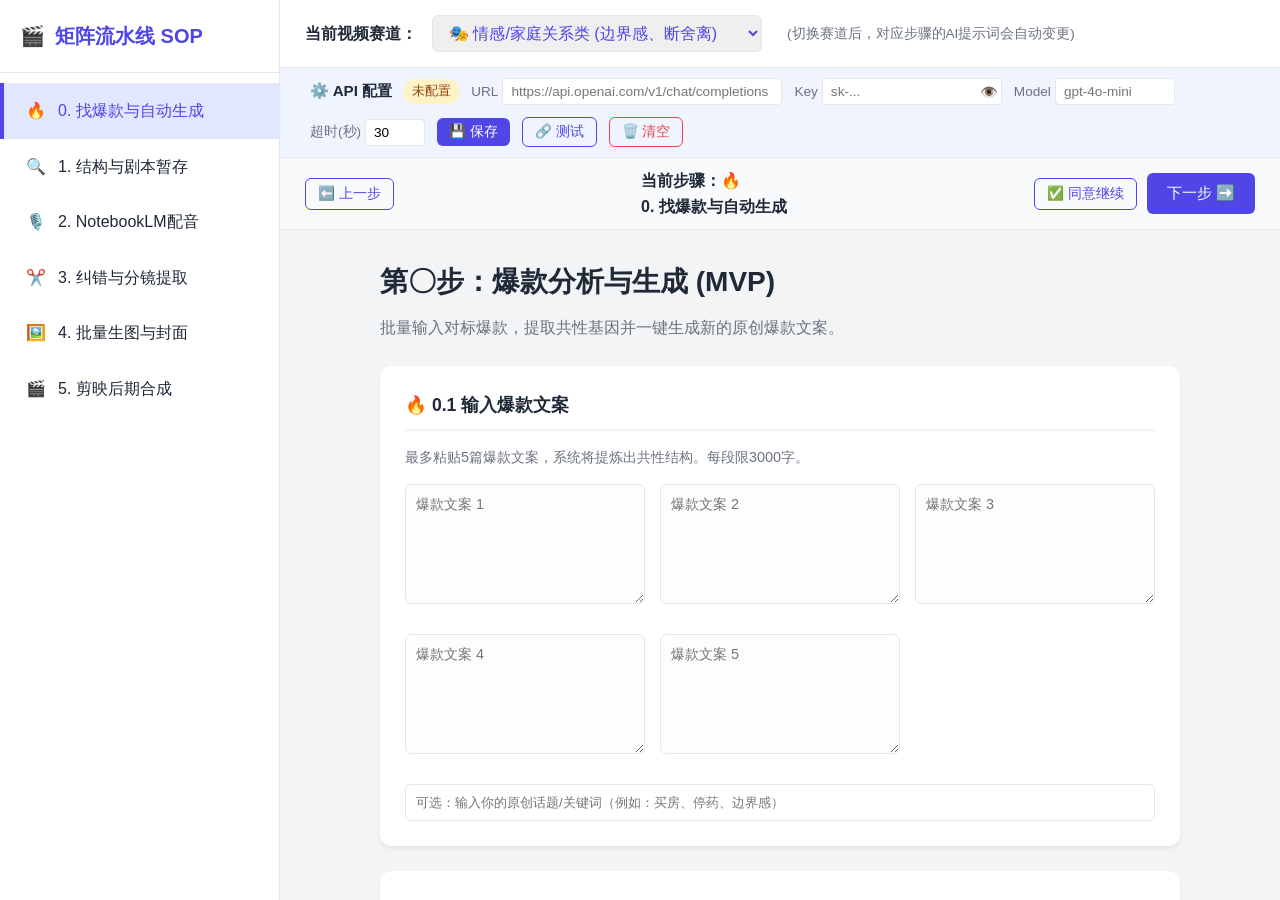
==== commit fe374c18: "fix: move API config panel to global header bar for visibility" ====
--- a/index.html
+++ b/index.html
@@ -40,6 +40,45 @@
                 style="font-size: 0.85rem; color: var(--text-muted); margin-left: 10px;">(切换赛道后，对应步骤的AI提示词会自动变更)</span>
         </div>
 
+        <!-- Global API Configuration Panel -->
+        <div class="api-config-bar" id="apiConfigPanel">
+            <div style="display:flex; align-items:center; gap:12px; flex-wrap:wrap;">
+                <span style="font-weight:600; font-size:0.95rem;">⚙️ API 配置</span>
+                <span id="apiConfigBadge"
+                    style="font-size:0.8rem; padding:2px 8px; border-radius:10px; background:#fef3c7; color:#92400e;">未配置</span>
+                <label
+                    style="display:flex; align-items:center; gap:4px; font-size:0.85rem; color:var(--text-muted);">URL
+                    <input type="text" id="cfgApiUrl" placeholder="https://api.openai.com/v1/chat/completions"
+                        style="width:280px; padding:5px 8px; border:1px solid var(--border); border-radius:4px; font-size:0.85rem;">
+                </label>
+                <label
+                    style="display:flex; align-items:center; gap:4px; font-size:0.85rem; color:var(--text-muted);">Key
+                    <div style="position:relative; display:inline-block;">
+                        <input type="password" id="cfgApiKey" placeholder="sk-..."
+                            style="width:180px; padding:5px 28px 5px 8px; border:1px solid var(--border); border-radius:4px; font-size:0.85rem;">
+                        <button type="button" onclick="toggleKeyVisibility()" id="toggleKeyBtn"
+                            style="position:absolute;right:4px;top:50%;transform:translateY(-50%);background:none;border:none;cursor:pointer;font-size:0.9rem;padding:0;">👁️</button>
+                    </div>
+                </label>
+                <label
+                    style="display:flex; align-items:center; gap:4px; font-size:0.85rem; color:var(--text-muted);">Model
+                    <input type="text" id="cfgModel" placeholder="gpt-4o-mini"
+                        style="width:120px; padding:5px 8px; border:1px solid var(--border); border-radius:4px; font-size:0.85rem;">
+                </label>
+                <label
+                    style="display:flex; align-items:center; gap:4px; font-size:0.85rem; color:var(--text-muted);">超时(秒)
+                    <input type="number" id="cfgTimeout" placeholder="30" min="5" max="120"
+                        style="width:60px; padding:5px 8px; border:1px solid var(--border); border-radius:4px; font-size:0.85rem;">
+                </label>
+                <button onclick="saveApiConfig()" style="padding:5px 12px; font-size:0.85rem;">💾 保存</button>
+                <button class="outline" onclick="testApiConnection()" style="padding:5px 12px; font-size:0.85rem;">🔗
+                    测试</button>
+                <button class="outline" onclick="clearApiConfig()"
+                    style="padding:5px 12px; font-size:0.85rem; border-color:#ef4444; color:#ef4444;">🗑️ 清空</button>
+                <span id="apiTestResult" style="font-size:0.85rem;"></span>
+            </div>
+        </div>
+
         <div class="flow-bar">
             <button class="outline" id="prevStepBtn">⬅️ 上一步</button>
             <span id="currentStepLabel">当前步骤：第1步</span>
@@ -183,45 +222,6 @@
                 <h2>第三步：AI 智能纠错 & 提取生图分镜</h2>
                 <p class="subtitle">语音识别难免有错别字，请先让大模型帮你“清洗”一遍文字，然后再切片出图。</p>
 
-                <!-- API Configuration Panel -->
-                <details class="card api-config-card" id="apiConfigPanel">
-                    <summary
-                        style="cursor:pointer; font-weight:600; font-size:1.05rem; list-style:none; display:flex; align-items:center; gap:8px;">
-                        ⚙️ API 配置（点击展开）
-                        <span id="apiConfigBadge"
-                            style="font-size:0.8rem; font-weight:normal; padding:2px 8px; border-radius:10px; background:#fef3c7; color:#92400e;">未配置</span>
-                    </summary>
-                    <div style="margin-top:15px;">
-                        <p style="font-size:0.85rem; color:var(--text-muted); margin-bottom:12px;">配置后，一键纠错 / 一键分镜 /
-                            一键拆解 均复用此 API。未配置时自动回退手工模式。</p>
-                        <div class="api-fields-grid">
-                            <label>API URL
-                                <input type="text" id="cfgApiUrl"
-                                    placeholder="https://api.openai.com/v1/chat/completions">
-                            </label>
-                            <label>API Key
-                                <div style="position:relative;">
-                                    <input type="password" id="cfgApiKey" placeholder="sk-...">
-                                    <button type="button" onclick="toggleKeyVisibility()" id="toggleKeyBtn"
-                                        style="position:absolute;right:6px;top:50%;transform:translateY(-50%);background:none;border:none;cursor:pointer;font-size:1.1rem;padding:2px 4px;">👁️</button>
-                                </div>
-                            </label>
-                            <label>Model
-                                <input type="text" id="cfgModel" placeholder="gpt-4o-mini">
-                            </label>
-                            <label>Timeout (秒)
-                                <input type="number" id="cfgTimeout" placeholder="30" min="5" max="120">
-                            </label>
-                        </div>
-                        <div style="display:flex; gap:10px; margin-top:15px;">
-                            <button onclick="saveApiConfig()">💾 保存配置</button>
-                            <button class="outline" onclick="testApiConnection()">🔗 测试连接</button>
-                            <button class="outline" onclick="clearApiConfig()"
-                                style="border-color:#ef4444; color:#ef4444;">🗑️ 清空配置</button>
-                        </div>
-                        <div id="apiTestResult" style="margin-top:10px; font-size:0.9rem;"></div>
-                    </div>
-                </details>
 
                 <div class="card" style="border-left: 4px solid #10b981; background: #f0fdf4;">
                     <h3 style="border-bottom-color: #d1fae5;">✨ 3.1 一键纠正错别字 (必做)</h3>
--- a/style.css
+++ b/style.css
@@ -162,9 +162,13 @@
     background: #fff;
 }
 
-/* API Config Panel */
-.api-config-card summary::-webkit-details-marker {
-    display: none;
+/* API Config Bar (global header) */
+.api-config-bar {
+    padding: 10px 30px;
+    background: #f0f4ff;
+    border-bottom: 1px solid var(--border);
+    display: flex;
+    align-items: center;
 }
 
 .api-fields-grid {
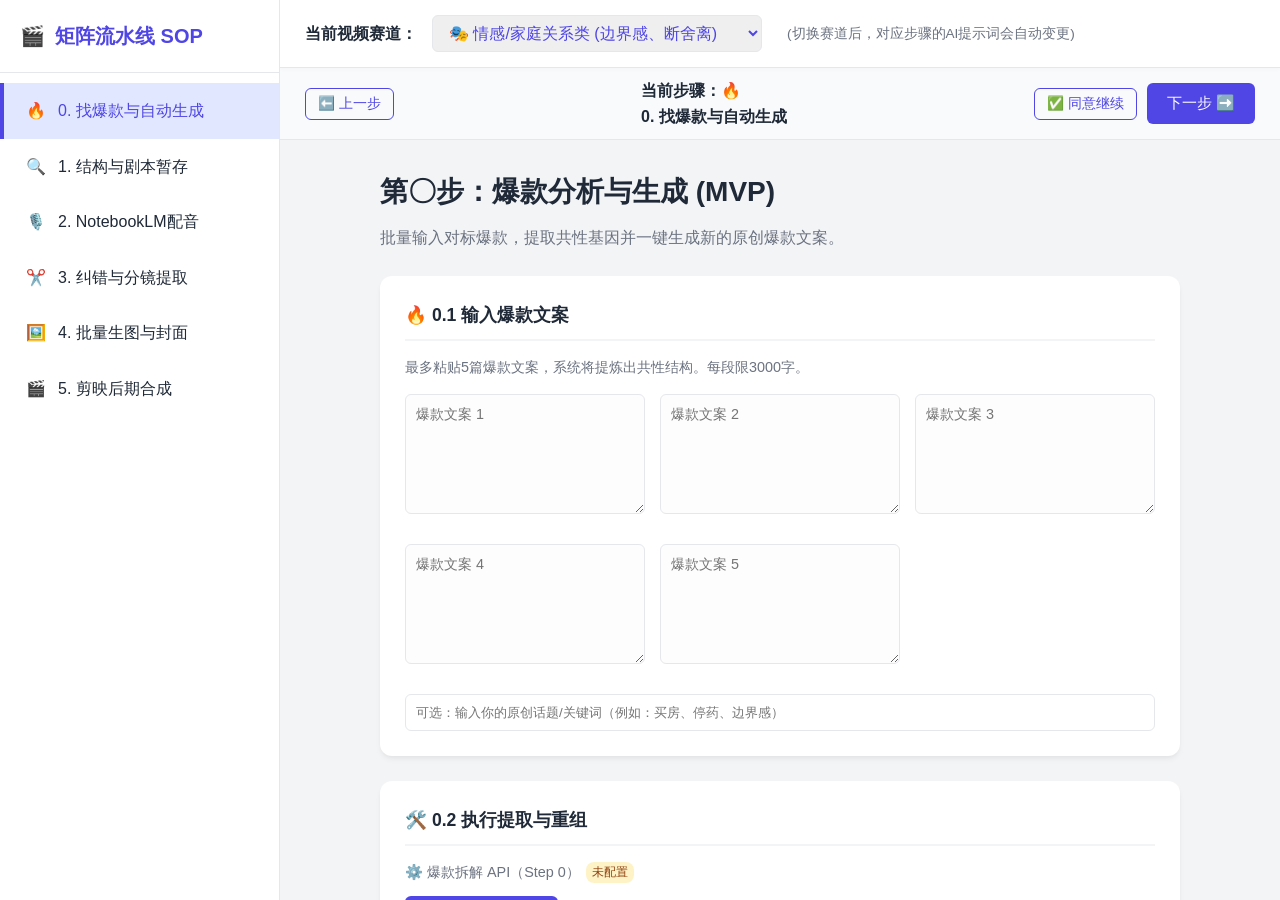
==== commit 0afb4fe2: "feat: refactor to per-step API configs (viral/cleanup/storyboard)" ====
--- a/index.html
+++ b/index.html
@@ -40,45 +40,6 @@
                 style="font-size: 0.85rem; color: var(--text-muted); margin-left: 10px;">(切换赛道后，对应步骤的AI提示词会自动变更)</span>
         </div>
 
-        <!-- Global API Configuration Panel -->
-        <div class="api-config-bar" id="apiConfigPanel">
-            <div style="display:flex; align-items:center; gap:12px; flex-wrap:wrap;">
-                <span style="font-weight:600; font-size:0.95rem;">⚙️ API 配置</span>
-                <span id="apiConfigBadge"
-                    style="font-size:0.8rem; padding:2px 8px; border-radius:10px; background:#fef3c7; color:#92400e;">未配置</span>
-                <label
-                    style="display:flex; align-items:center; gap:4px; font-size:0.85rem; color:var(--text-muted);">URL
-                    <input type="text" id="cfgApiUrl" placeholder="https://api.openai.com/v1/chat/completions"
-                        style="width:280px; padding:5px 8px; border:1px solid var(--border); border-radius:4px; font-size:0.85rem;">
-                </label>
-                <label
-                    style="display:flex; align-items:center; gap:4px; font-size:0.85rem; color:var(--text-muted);">Key
-                    <div style="position:relative; display:inline-block;">
-                        <input type="password" id="cfgApiKey" placeholder="sk-..."
-                            style="width:180px; padding:5px 28px 5px 8px; border:1px solid var(--border); border-radius:4px; font-size:0.85rem;">
-                        <button type="button" onclick="toggleKeyVisibility()" id="toggleKeyBtn"
-                            style="position:absolute;right:4px;top:50%;transform:translateY(-50%);background:none;border:none;cursor:pointer;font-size:0.9rem;padding:0;">👁️</button>
-                    </div>
-                </label>
-                <label
-                    style="display:flex; align-items:center; gap:4px; font-size:0.85rem; color:var(--text-muted);">Model
-                    <input type="text" id="cfgModel" placeholder="gpt-4o-mini"
-                        style="width:120px; padding:5px 8px; border:1px solid var(--border); border-radius:4px; font-size:0.85rem;">
-                </label>
-                <label
-                    style="display:flex; align-items:center; gap:4px; font-size:0.85rem; color:var(--text-muted);">超时(秒)
-                    <input type="number" id="cfgTimeout" placeholder="30" min="5" max="120"
-                        style="width:60px; padding:5px 8px; border:1px solid var(--border); border-radius:4px; font-size:0.85rem;">
-                </label>
-                <button onclick="saveApiConfig()" style="padding:5px 12px; font-size:0.85rem;">💾 保存</button>
-                <button class="outline" onclick="testApiConnection()" style="padding:5px 12px; font-size:0.85rem;">🔗
-                    测试</button>
-                <button class="outline" onclick="clearApiConfig()"
-                    style="padding:5px 12px; font-size:0.85rem; border-color:#ef4444; color:#ef4444;">🗑️ 清空</button>
-                <span id="apiTestResult" style="font-size:0.85rem;"></span>
-            </div>
-        </div>
-
         <div class="flow-bar">
             <button class="outline" id="prevStepBtn">⬅️ 上一步</button>
             <span id="currentStepLabel">当前步骤：第1步</span>
@@ -114,6 +75,7 @@
 
                 <div class="card">
                     <h3>🛠️ 0.2 执行提取与重组</h3>
+                    <div class="step-api-cfg" data-slot="viral"></div>
                     <div style="display: flex; gap: 10px; align-items: center; margin-bottom: 15px;">
                         <button id="analyzeBtn" onclick="runViralAnalysis()">🚀 一键拆解重组</button>
                         <span id="analyzeStatus" class="fix-status"></span>
@@ -225,6 +187,7 @@
 
                 <div class="card" style="border-left: 4px solid #10b981; background: #f0fdf4;">
                     <h3 style="border-bottom-color: #d1fae5;">✨ 3.1 一键纠正错别字 (必做)</h3>
+                    <div class="step-api-cfg" data-slot="cleanup"></div>
                     <p style="font-size: 0.9rem; margin-bottom: 10px; color: var(--text-muted);">
                         粘贴"音视频转文字工具"导出的原始文本，点击按钮即可一键纠错。未配 API 时自动切换手工模式。</p>
 
@@ -266,6 +229,7 @@
                         <span id="sb-hint"
                             style="font-size: 0.8rem; font-weight: normal; color: #f59e0b; margin-left: 10px; display: none;">该赛道Prompt待优化，当前为通用版</span>
                     </h3>
+                    <div class="step-api-cfg" data-slot="storyboard"></div>
                     <p style="font-size: 0.9rem; margin-bottom: 10px; color: var(--text-muted);">
                         自动使用上方纠错结果作为输入（若为空则回退到原始文本）。点击按钮即可生成 10-15 段分镜表。
                     </p>
